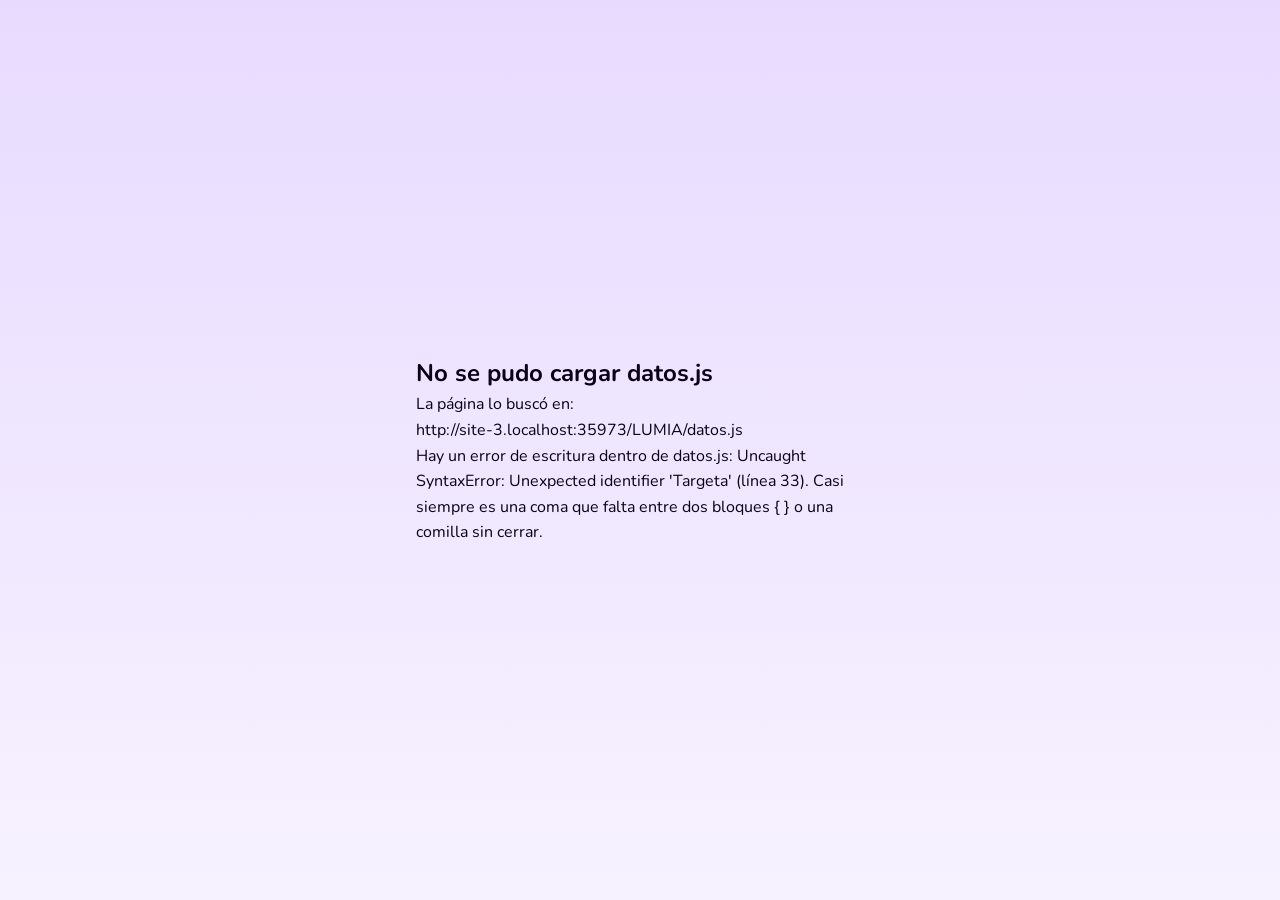
==== LUMIA/index.html @ 6c24d460 "Add files via upload" ====
<!DOCTYPE html>
<html lang="es">
<head>
    <meta charset="UTF-8">
    <meta name="viewport" content="width=device-width, initial-scale=1.0">

    <!-- Estos textos se ven al compartir el enlace en WhatsApp/redes. Cámbialos por cliente. -->
    <title>Alfonso Lima - LUMIA Studio</title>
    <meta name="description" content="Creación de páginas web y tarjetas digitales, precios y contacto directo por WhatsApp.">
    <meta property="og:title" content="Alfonso Lima - LUMIA Studio">
    <meta property="og:description" content="Creación de páginas web y tarjetas digitales, precios y contacto directo por WhatsApp.">

    <link href="https://fonts.googleapis.com/css2?family=Cormorant+Garamond:wght@500;600;700&family=Nunito:wght@400;600;700;800&display=swap" rel="stylesheet">
    <link rel="stylesheet" href="https://cdnjs.cloudflare.com/ajax/libs/font-awesome/6.4.0/css/all.min.css">
    <link rel="stylesheet" href="../assets/style.css">
    <link rel="stylesheet" href="../assets/avanzado.css">

    <script>
        // Si abren /nombre sin la barra final, redirige a /nombre/ para que datos.js y estilos se encuentren
        if (!/\/$/.test(location.pathname) && !/\.html?$/.test(location.pathname)) {
            location.replace(location.pathname + '/' + location.search + location.hash);
        }
    </script>
</head>
<body>
    <div class="card-container" id="tarjeta"></div>

    <script>
        // Si datos.js tiene un error de escritura, la página muestra dónde está
        window.addEventListener('error', function (e) {
            if (/datos\.js/.test(e.filename || '')) window.__errDatos = e.message + ' (línea ' + e.lineno + ')';
        });
    </script>
    <script src="datos.js"></script>
    <script src="../assets/card.js"></script>
</body>
</html>
---- assets/style.css ----
/* ==========================================================
   ESTILOS COMPARTIDOS DE TODAS LAS TARJETAS
   Un cambio aquí se aplica a todos los clientes.
   Los colores se cambian desde datos.js (campo "tema"),
   no hace falta tocar este archivo para personalizar.
   ========================================================== */

 :root {
  /* ===== UN SOLO COLOR: tema.principal en datos.js =====
     Todo lo demás (textos suaves, fondos, bordes, efecto al pasar el cursor,
     banner, botón oscuro) se calcula a partir de él. Los valores de abajo son
     el respaldo para navegadores muy antiguos. */
  --primary: #9333ea;
  --text-main: #1e1b4b;
  --text-muted: #5b21b6;
  --surface: #faf5ff;
  --surface-hover: #f3e8ff;
  --tag-bg: #ede9fe;
  --border-color: #ddd6fe;
  --bg-gradient: linear-gradient(135deg, #f3e8ff 0%, #e0e7ff 100%);
  --banner-gradient: linear-gradient(135deg, #9333ea 0%, #c084fc 100%);
  --dark-btn: #1e1b4b;
  --dark-btn-hover: #312e81;
  --card-bg: rgba(255, 255, 255, 0.97);
  --whatsapp: #25d366;
  --whatsapp-hover: #22c55e;
}

@supports (color: color-mix(in oklab, red, blue)) {
  :root {
    --text-main: color-mix(in oklab, var(--primary) 22%, #000);
    --text-muted: color-mix(in oklab, var(--primary) 62%, #000);
    --surface: color-mix(in oklab, var(--primary) 6%, #fff);
    --surface-hover: color-mix(in oklab, var(--primary) 16%, #fff);
    --tag-bg: color-mix(in oklab, var(--primary) 14%, #fff);
    --border-color: color-mix(in oklab, var(--primary) 26%, #fff);
    --bg-gradient: linear-gradient(135deg, color-mix(in oklab, var(--primary) 14%, #fff) 0%, color-mix(in oklab, var(--primary) 6%, #fff) 100%);
    --banner-gradient: linear-gradient(135deg, var(--primary) 0%, color-mix(in oklab, var(--primary) 60%, #fff) 100%);
    --dark-btn: color-mix(in oklab, var(--primary) 30%, #000);
    --dark-btn-hover: color-mix(in oklab, var(--primary) 45%, #000);
  
}
}

* {
  box-sizing: border-box;
  margin: 0;
  padding: 0;
  font-family: 'Plus Jakarta Sans', sans-serif;
}

body {
  background: var(--bg-gradient);
  color: var(--text-main);
  display: flex;
  justify-content: center;
  align-items: center;
  min-height: 100vh;
  padding: 1.5rem 1rem;
}

/* ---------- Tarjeta ---------- */
.card-container {
  width: 100%;
  max-width: 440px;
  background: var(--card-bg);
  backdrop-filter: blur(10px);
  border-radius: 24px;
  box-shadow: 0 20px 40px -15px rgba(0, 0, 0, 0.2);
  overflow: hidden;
  position: relative;
  border: 1px solid var(--border-color);
}

.card-banner {
  height: 110px;
  background: var(--banner-gradient);
}

/* Todas las secciones comparten el mismo margen lateral */
.card-container section,
.card-container .action-grid {
  padding: 0 1.75rem;
  margin-bottom: 1.25rem;
}

/* ---------- Perfil ---------- */
.profile {
  text-align: center;
  margin-top: -45px;
  position: relative;
  z-index: 2;
  padding: 0 1.75rem;
  margin-bottom: 1.25rem;
}

.avatar-wrapper {
  position: relative;
  display: inline-block;
}

.profile-pic {
  width: 140px;
  height: 140px;
  border-radius: 50%;
  object-fit: cover;
  border: 4px solid #fff;
  box-shadow: 0 8px 16px rgba(0, 0, 0, 0.15);
  background-color: #fff;
  transition: all 0.3s ease-in-out;
}

.profile-pic:hover {
  transform: translateY(-5px);
  border-color: var(--primary);
}

.status-badge {
  position: absolute;
  bottom: 5px;
  right: 5px;
  width: 20px;
  height: 20px;
  background-color: #22c55e;
  border: 3px solid #fff;
  border-radius: 50%;
}

.profile h1 {
  font-size: 1.5rem;
  font-weight: 700;
  margin-top: 1.1rem;
}

.profile .title {
  font-size: 0.95rem;
  font-weight: 600;
  color: var(--primary);
  margin-top: 0.2rem;
}

.profile .tagline {
  font-size: 0.85rem;
  color: var(--text-muted);
  margin-top: 0.1rem;
}

/* ---------- Botones (clase base compartida) ---------- */
.btn {
  display: flex;
  align-items: center;
  justify-content: center;
  gap: 0.5rem;
  padding: 0.75rem 1rem;
  border-radius: 12px;
  font-weight: 600;
  font-size: 0.85rem;
  text-decoration: none;
  border: 1px solid transparent;
  transition: all 0.25s ease;
}

.btn:hover {
  transform: translateY(-2px);
}

.btn-whatsapp {
  background: var(--whatsapp);
  color: #fff;
}
.btn-whatsapp:hover {
  background: var(--whatsapp-hover);
}

.btn-call {
  background: var(--surface);
  color: var(--text-main);
  border-color: var(--border-color);
}
.btn-call:hover {
  border-color: var(--primary);
}

.btn-save {
  width: 100%;
  background: var(--dark-btn);
  color: #fff;
}
.btn-save:hover {
  background: var(--dark-btn-hover);
}

.action-grid {
  display: grid;
  grid-template-columns: 1fr 1fr;
  gap: 0.75rem;
}

/* Si solo hay un botón de acción, ocupa todo el ancho */
.action-grid.single {
  grid-template-columns: 1fr;
}

/* ---------- Servicios ---------- */
.services h2 {
  font-size: 0.95rem;
  font-weight: 700;
  margin-bottom: 0.75rem;
  display: flex;
  align-items: center;
  justify-content: center;
  gap: 0.5rem;
}

.services h2 i {
  color: var(--primary);
}

.service-item {
  display: flex;
  justify-content: space-between;
  align-items: center;
  gap: 0.75rem;
  background: var(--surface);
  border: 1px solid var(--border-color);
  border-radius: 10px;
  padding: 0.7rem 0.9rem;
  margin-bottom: 0.5rem;
  transition: all 0.2s ease;
}

.service-item:hover {
  border-color: var(--primary);
  background: var(--surface-hover);
}

.service-info {
  display: flex;
  flex-direction: column;
  text-align: left;
}

.service-name {
  font-size: 0.85rem;
  font-weight: 600;
}

.service-desc {
  font-size: 0.75rem;
  color: var(--text-muted);
}

.service-price {
  font-size: 0.85rem;
  font-weight: 700;
  color: var(--primary);
  background: var(--tag-bg);
  padding: 0.2rem 0.5rem;
  border-radius: 6px;
  white-space: nowrap;
  border: 1px solid var(--border-color);
}

/* ---------- Enlaces ---------- */
.links {
  display: flex;
  flex-direction: column;
  gap: 0.65rem;
}

.link-card {
  display: flex;
  align-items: center;
  justify-content: center;
  position: relative;
  padding: 0.8rem 1rem;
  background: var(--surface);
  border: 1px solid var(--border-color);
  border-radius: 12px;
  text-decoration: none;
  color: var(--text-main);
  font-weight: 500;
  font-size: 0.9rem;
  transition: all 0.25s ease;
}

.link-card i {
  font-size: 1.15rem;
  position: absolute;
  left: 1rem;
}

.link-card:hover {
  border-color: var(--primary);
  transform: translateX(4px);
}

/* ---------- Horario ---------- */
.info-box {
  background: var(--surface);
  border: 1px solid var(--border-color);
  border-radius: 12px;
  padding: 0.85rem 1rem;
  font-size: 0.8rem;
  color: var(--text-muted);
  text-align: center;
}

.info-box h3 {
  color: var(--text-main);
  font-weight: 600;
  margin-bottom: 0.25rem;
  display: flex;
  align-items: center;
  justify-content: center;
  gap: 0.4rem;
}

/* ---------- Mapa ---------- */
.map-container {
  border-radius: 12px;
  overflow: hidden;
  border: 1px solid var(--border-color);
}

.map-container iframe {
  width: 100%;
  height: 140px;
  border: 0;
  display: block;
}

/* ---------- Pie ---------- */
.card-footer {
  text-align: center;
  padding: 0.25rem 0 1rem;
  font-size: 0.75rem;
  color: var(--text-muted);
}

/* ---------- Campos opcionales (credenciales, marca, íconos de servicio, nota) ---------- */
.profile .credentials { font-size: 0.8rem; color: var(--text-muted); margin-top: 0.5rem; line-height: 1.6; }
.profile .brand h2 { font-size: 1.2rem; font-weight: 700; margin-top: 1rem; }
.profile .brand p { font-size: 0.85rem; color: var(--text-muted); margin-top: 0.15rem; }
.profile .about { font-size: 0.85rem; margin-top: 0.8rem; line-height: 1.5; }
.service-icon { width: 40px; height: 40px; flex-shrink: 0; border-radius: 50%; background: var(--tag-bg); color: var(--primary); display: flex; align-items: center; justify-content: center; }
.service-tag, .service-extra { font-size: 0.75rem; color: var(--primary); font-weight: 600; }
.service-note { font-size: 0.78rem; color: var(--text-muted); margin-top: 0.75rem; }
.service-note i { color: var(--primary); margin-right: 0.25rem; }
.btn-text { display: flex; flex-direction: column; text-align: left; line-height: 1.25; }
.btn-text small { font-size: 0.8rem; font-weight: 700; }

/* ---------- Cinta en la esquina de un servicio (campo "cinta") ---------- */
.service-item { position: relative; overflow: hidden; }
.service-ribbon {
  position: absolute; top: 26px; right: -36px;
  width: 150px; padding: 0.2rem 0;
  text-align: center; transform: rotate(45deg);
  background: linear-gradient(135deg, var(--primary), color-mix(in oklab, var(--primary) 70%, #000));
  color: #fff; font-size: 0.56rem; font-weight: 800;
  letter-spacing: 0.06em; text-transform: uppercase; white-space: nowrap;
  box-shadow: 0 2px 6px rgba(60, 30, 110, 0.3);
}
.service-item.con-cinta .service-info { padding-right: 2.6rem; }
---- assets/avanzado.css ----
/* ==========================================================
   DISEÑO AVANZADO (se carga DESPUÉS de style.css)
   Todos los tonos se calculan a partir de un solo color:
   en datos.js -> tema: { principal: "#xxxxxx" }
   Opcionales: texto y textoSuave (para el texto oscuro).
   ========================================================== */

* { font-family: 'Nunito', sans-serif; }
.profile h1, .brand h2, .brand p, .services h2, .service-name, .card-footer {
  font-family: 'Cormorant Garamond', serif;
}

body {
  background: linear-gradient(180deg,
    color-mix(in oklab, var(--primary) 20%, #fff) 0%,
    color-mix(in oklab, var(--primary) 7%, #fff) 100%);
}

.card-container {
  /* Tonos derivados del color principal */
  --tint-1: color-mix(in oklab, var(--primary) 6%, #fff);
  --tint-2: color-mix(in oklab, var(--primary) 16%, #fff);
  --tint-3: color-mix(in oklab, var(--primary) 28%, #fff);
  --tint-4: color-mix(in oklab, var(--primary) 50%, #fff);
  --deep:   color-mix(in oklab, var(--primary) 75%, #000);
  --deco:   color-mix(in oklab, var(--primary) 70%, #fff);
	--surface: color-mix(in oklab, var(--primary) 3%, #fff);
  --surface-hover: var(--tint-2);
  --tag-bg: var(--tint-2);
  --border-color: var(--tint-3);

  max-width: 460px;
  display: flex;
  flex-direction: column;
  background: linear-gradient(180deg, color-mix(in oklab, var(--primary) 50%, #fff) 0%, color-mix(in oklab, var(--primary) 25%, #fff) 300px, color-mix(in oklab, var(--primary) 0%, #fff) 100%);
  border: 1px solid var(--tint-3);
  box-shadow: 0 25px 55px -25px color-mix(in oklab, var(--primary) 55%, transparent);
}

/* Orden: servicios -> horario/mapa -> WhatsApp -> enlaces -> guardar contacto */
.horario, .mapa { order: 4; }
.action-grid    { order: 5; }
.links          { order: 6; }
.redes          { order: 7; }
.save           { order: 8; }
.card-footer    { order: 9; }

/* ---------- Banner transparente con luna y destellos ---------- */
.card-banner { background: transparent; height: 95px; position: relative; }
.card-banner::before {
  content: '\f186';
  font-family: 'Font Awesome 6 Free'; font-weight: 900;
  position: absolute; left: 30px; top: 50px;
  font-size: 2.6rem; color: var(--deco);
}

.card-banner::after {
  content: '☀   ✦';
  position: absolute; right: 30px; top: 24px;
  color: var(--deco); font-size: 1.1rem; letter-spacing: 0.4rem;
}

/* ---------- Perfil ---------- */
.profile { margin-top: -45px; }
.profile-pic {
  width: 170px; height: 170px;
  border: 5px solid #fff;
  box-shadow: 0 0 0 9px var(--tint-2), 0 14px 30px color-mix(in oklab, var(--primary) 30%, transparent);
}
.profile-pic:hover { border-color: var(--primary); }

/* Hojas decorativas a los lados de la foto */
.avatar-wrapper::before, .avatar-wrapper::after {
  content: '\f06c';
  font-family: 'Font Awesome 6 Free'; font-weight: 900;
  position: absolute; top: 70px;
  font-size: 2rem; color: var(--deco);
}
.avatar-wrapper::before { left: -68px;  transform: rotate(-40deg); }
.avatar-wrapper::after  { right: -68px; transform: scaleX(-1) rotate(-40deg); }

.profile h1 {
  font-size: 2.2rem; font-weight: 700; line-height: 1.05;
  margin-top: 1.4rem; letter-spacing: -0.01em;
}
.profile .title   { font-size: 1rem; }
.profile .tagline { font-size: 0.9rem; }
.profile .credentials {
  font-size: 0.78rem; letter-spacing: 0.17em; color: var(--text-muted);
  margin-top: 0.7rem; line-height: 1.75;
}

/* Bloque de marca (espacio reducido respecto a las credenciales) */
.profile .brand { margin-top: 0.8rem; }
.profile .brand::before {
  content: '✦'; display: block; color: #c9a96e; font-size: 0.9rem; margin-bottom: 0.25rem;
}
.profile .brand h2 { font-size: 2.3rem; font-weight: 600; line-height: 1; margin-top: 0; }
.profile .brand p  { font-size: 1.1rem; color: var(--text-main); margin-top: 0.4rem; }
.profile .about    { font-size: 0.92rem; color: var(--text-main); margin-top: 1.2rem; line-height: 1.55; }

/* ---------- Servicios ---------- */
.services h2 {
  font-size: 1.05rem; font-weight: 700;
  letter-spacing: 0.3em; text-transform: uppercase;
  margin-bottom: 1rem; gap: 0.75rem;
}
.services h2::before, .services h2::after {
  content: ''; flex: 1; height: 1px; background: var(--tint-3);
}

.service-item {
  display: grid;
  grid-template-columns: 56px 1fr;
  align-items: start;
  column-gap: 1rem;
  row-gap: 0.7rem;
  padding: 1rem;
  border-radius: 18px;
  background: var(--surface);
  border: 1px solid var(--border-color);
  margin-bottom: 0.8rem;
  transition: background 0.25s ease, border-color 0.25s ease, box-shadow 0.25s ease;
}
.service-item:hover {
  background: var(--tint-3);
  border-color: var(--tint-4);
  box-shadow: 0 8px 20px -12px color-mix(in oklab, var(--primary) 55%, transparent);
}

.service-icon {
  width: 56px; height: 56px;
  background: var(--tint-2); color: var(--deep); font-size: 1.35rem;
}
.service-info { min-width: 0; }
.service-name { font-size: 1.4rem; font-weight: 700; line-height: 1.1; }
.service-tag  { font-size: 0.88rem; font-weight: 600; color: var(--primary); }
.service-desc { font-size: 0.8rem; color: var(--text-muted); line-height: 1.4; margin-top: 0.1rem; }
.service-extra { font-size: 0.8rem; color: var(--primary); font-weight: 600; line-height: 1.4; margin-top: 0.3rem; }

.service-price {
  grid-column: 2; justify-self: start;
  font-size: 0.92rem; font-weight: 800; color: var(--text-main);
  background: var(--tag-bg); border: 1px solid var(--border-color);
  border-radius: 999px; padding: 0.55rem 0.95rem;
}

/* destacado: true -> título en mayúsculas */
.service-item.featured .service-name {
  text-transform: uppercase; letter-spacing: 0.08em; font-size: 1.2rem;
}

.service-note {
  display: flex; align-items: center; justify-content: center; gap: 0.5rem;
  font-size: 0.82rem; color: var(--text-main); margin-top: 1.1rem;
}

/* ---------- Botones: Agenda (principal) y WhatsApp (secundario) ---------- */
.action-grid, .action-grid.single { grid-template-columns: 1fr; gap: 0.8rem; }
.action-grid .btn { border-radius: 22px; padding: 1rem 1.2rem; font-weight: 700; }
.action-grid .btn:hover { transform: translateY(-2px); }

/* Agenda: botón principal, color sólido, va primero */
.action-grid .btn-agenda {
  order: -1;
  flex-direction: column;
  gap: 0.3rem;
  background: var(--deep);
  color: #fff;
  border-color: var(--deep);
  padding: 1.25rem 1.2rem;
  box-shadow: 0 12px 24px -14px var(--deep);
}
.action-grid .btn-agenda:hover { filter: brightness(1.15); }
.btn-agenda .agenda-titulo { display: flex; align-items: center; gap: 0.7rem; font-size: 1.15rem; }
.btn-agenda .agenda-titulo i { font-size: 1.4rem; }
.btn-agenda small { font-size: 0.85rem; font-weight: 500; opacity: 0.85; }

/* WhatsApp: botón suave, texto a la izquierda */
.action-grid .btn-whatsapp {
  justify-content: flex-start;
  gap: 0.9rem;
  background: var(--surface);
  color: var(--deep);
  border: 1px solid var(--tint-3);
  font-size: 1.02rem; font-weight: 600;
  text-align: left;
}
.action-grid .btn-whatsapp i { font-size: 1.4rem; color: var(--primary); flex-shrink: 0; }
.action-grid .btn-text { align-items: flex-start; text-align: left; }
.action-grid .btn-text strong { font-weight: 600; }

/* ---------- Redes sociales: título + solo íconos ---------- */
.redes { text-align: center; margin-bottom: 0.8rem; }
.redes h3 {
  font-size: 0.8rem; font-weight: 600;
  letter-spacing: 0.08em; text-transform: uppercase;
  color: var(--text-muted);
  margin-bottom: 0.9rem;
}
.redes-iconos { display: flex; justify-content: center; gap: 1.6rem; }
.social-icon {
  font-size: 1.9rem; color: var(--primary); text-decoration: none;
  transition: transform 0.25s ease, opacity 0.25s ease;
}
.social-icon:hover { transform: translateY(-3px); opacity: 0.8; }



.link-card {
  background: var(--surface); border-radius: 999px; font-weight: 700;
  padding: 0.95rem 1rem;
}
.link-card i { font-size: 1.6rem; left: 1.3rem; }

.btn-save {
  background: none; border: none; box-shadow: none;
  color: var(--text-muted);
  font-size: 0.85rem; font-weight: 500;
  padding: 0.3rem;
}
.btn-save i { display: none; }
.btn-save:hover { background: none; transform: none; text-decoration: underline; }


.info-box { border-radius: 16px; }
.map-container { border-radius: 16px; }

/* ---------- Pie ---------- */
.card-footer {
  font-size: 1.15rem; font-style: italic; color: var(--text-muted); padding: 0.5rem 0 1.4rem;
}

/* En pantallas muy angostas (menos de 340 px) las hojas se achican y se acercan a la foto */
@media (max-width: 340px) {
  .avatar-wrapper::before, .avatar-wrapper::after { font-size: 2.2rem; top: 80px; }
  .avatar-wrapper::before { left: -46px; }
  .avatar-wrapper::after  { right: -46px; }
}
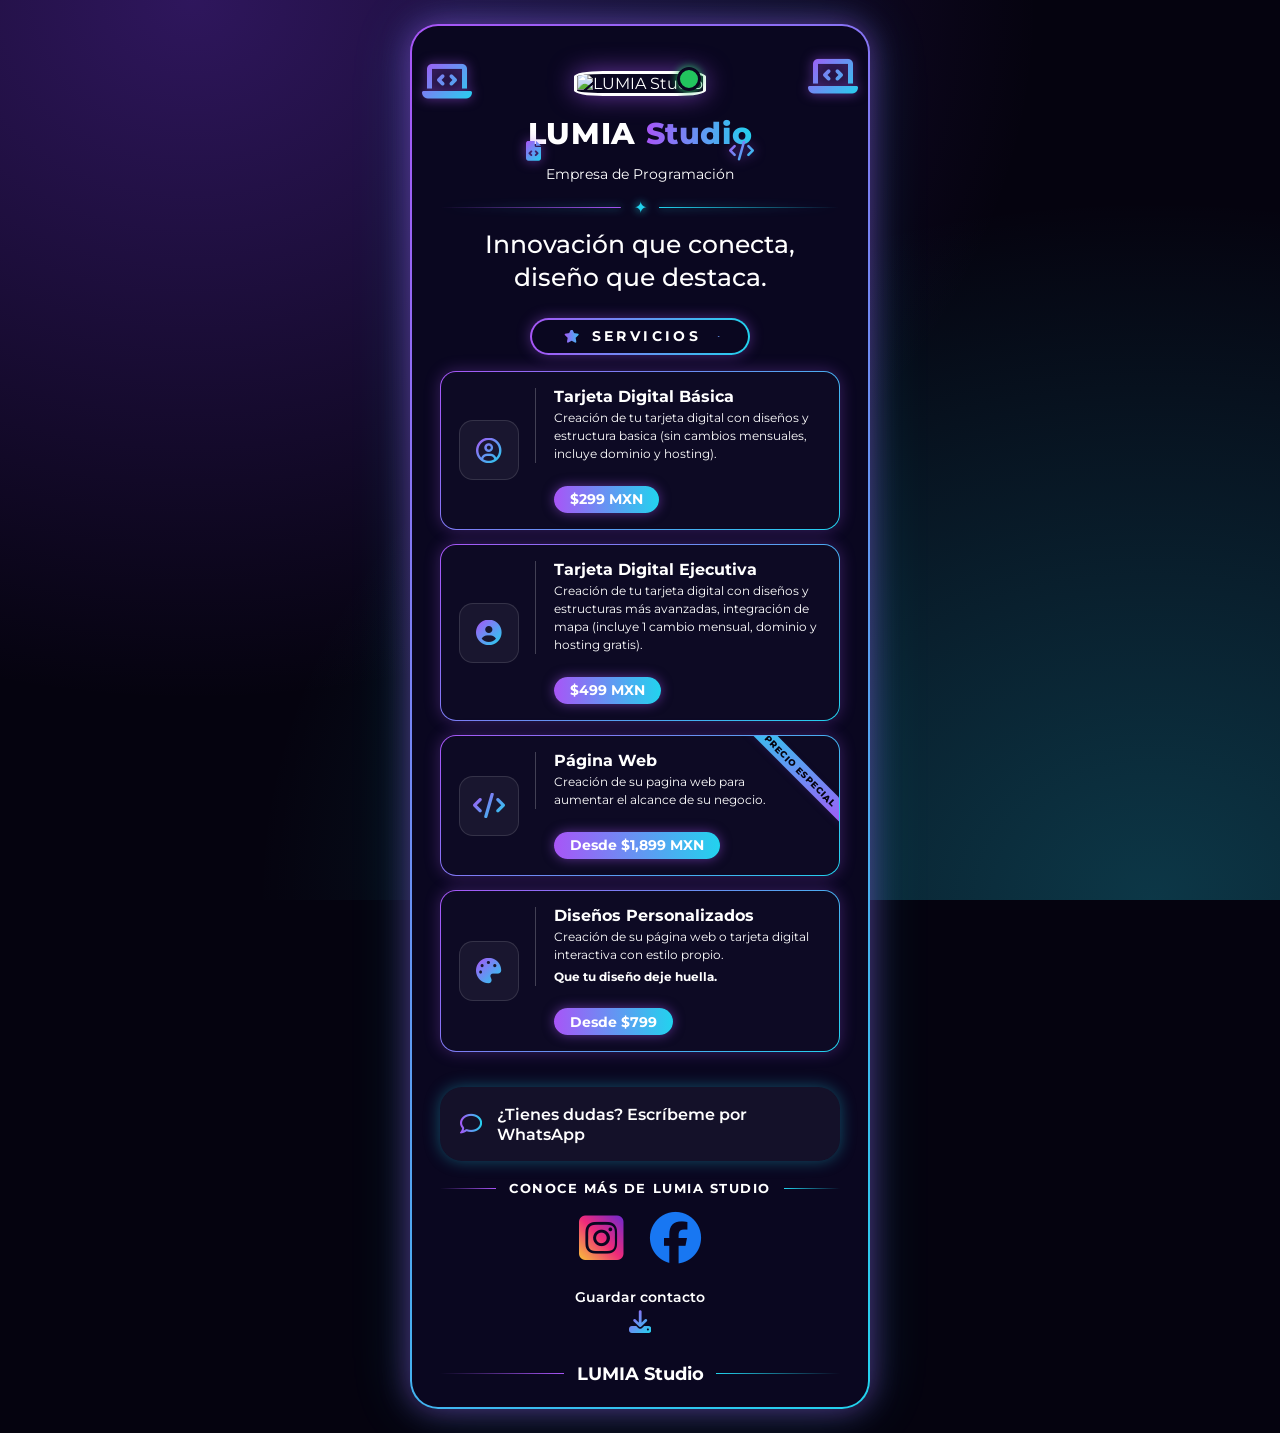
==== commit 4a7a53cc: "Add files via upload" ====
--- a/LUMIA/index.html
+++ b/LUMIA/index.html
@@ -10,10 +10,11 @@
     <meta property="og:title" content="Alfonso Lima - LUMIA Studio">
     <meta property="og:description" content="Creación de páginas web y tarjetas digitales, precios y contacto directo por WhatsApp.">
 
-    <link href="https://fonts.googleapis.com/css2?family=Cormorant+Garamond:wght@500;600;700&family=Nunito:wght@400;600;700;800&display=swap" rel="stylesheet">
+    <link href="https://fonts.googleapis.com/css2?family=Montserrat:wght@400;500;600;700;800&display=swap" rel="stylesheet">
     <link rel="stylesheet" href="https://cdnjs.cloudflare.com/ajax/libs/font-awesome/6.4.0/css/all.min.css">
     <link rel="stylesheet" href="../assets/style.css">
     <link rel="stylesheet" href="../assets/avanzado.css">
+    <link rel="stylesheet" href="../assets/neon.css">
 
     <script>
         // Si abren /nombre sin la barra final, redirige a /nombre/ para que datos.js y estilos se encuentren
--- a/assets/style.css
+++ b/assets/style.css
@@ -100,12 +100,12 @@
 }
 
 .profile-pic {
-  width: 140px;
-  height: 140px;
+  width: var(--foto-size, 140px);
+  height: var(--foto-size, 140px);
   border-radius: 50%;
   object-fit: cover;
-  border: 4px solid #fff;
-  box-shadow: 0 8px 16px rgba(0, 0, 0, 0.15);
+  border: var(--foto-border, 4px) solid #fff;
+  box-shadow: var(--foto-shadow, 0 8px 16px rgba(0, 0, 0, 0.15));
   background-color: #fff;
   transition: all 0.3s ease-in-out;
 }
@@ -113,6 +113,21 @@
 .profile-pic:hover {
   transform: translateY(-5px);
   border-color: var(--primary);
+}
+
+/* Formas configurables desde datos.js */
+.profile-pic.foto-forma-circular { border-radius: 50%; }
+.profile-pic.foto-forma-cuadrada { border-radius: 0; }
+.profile-pic.foto-forma-redondeada { border-radius: 22%; }
+.profile-pic.foto-forma-ovalada { border-radius: 50% / 35%; }
+.profile-pic.foto-forma-hexagonal {
+  border-radius: 0;
+  clip-path: polygon(25% 6%, 75% 6%, 100% 50%, 75% 94%, 25% 94%, 0 50%);
+}
+.profile-pic.foto-forma-arco { border-radius: 50% 50% 8px 8px; }
+.profile-pic.foto-forma-diamante {
+  border-radius: 0;
+  clip-path: polygon(50% 0, 100% 50%, 50% 100%, 0 50%);
 }
 
 .status-badge {
--- a/assets/avanzado.css
+++ b/assets/avanzado.css
@@ -45,39 +45,157 @@
 .save           { order: 8; }
 .card-footer    { order: 9; }
 
-/* ---------- Banner transparente con luna y destellos ---------- */
-.card-banner { background: transparent; height: 95px; position: relative; }
-.card-banner::before {
-  content: '\f186';
-  font-family: 'Font Awesome 6 Free'; font-weight: 900;
-  position: absolute; left: 30px; top: 50px;
-  font-size: 2.6rem; color: var(--deco);
-}
-
-.card-banner::after {
-  content: '☀   ✦';
-  position: absolute; right: 30px; top: 24px;
-  color: var(--deco); font-size: 1.1rem; letter-spacing: 0.4rem;
-}
+/* ===================================
+   SISTEMA DE DECORACIONES
+=================================== */
+
+.card-banner {
+  background: transparent;
+  height: 95px;
+  position: relative;
+  overflow: visible;
+}
+
+/* Elementos generales */
+
+.decoracion-item {
+  position: absolute;
+  display: block;
+  pointer-events: none;
+  z-index: var(--deco-layer, 3);
+  line-height: 1;
+  white-space: pre;
+  font-size: var(--deco-size, 2rem);
+  opacity: var(--deco-opacity, 1);
+  color: var(--deco-color, var(--deco));
+  transform: translate(var(--deco-x, 0px), var(--deco-y, 0px))
+             rotate(var(--deco-rotate, 0deg));
+}
+
+/* ---------- Banner ---------- */
+
+.card-banner .banner-izquierda {
+  left: 30px;
+  top: 35px;
+}
+
+.card-banner .banner-derecha {
+  right: 30px;
+  top: 25px;
+}
+
+/* ---------- Fotografía ---------- */
+
+.avatar-wrapper {
+  position: relative;
+  overflow: visible;
+}
+
+.avatar-wrapper .foto-izquierda {
+  left: -68px;
+  top: 70px;
+}
+
+.avatar-wrapper .foto-derecha {
+  right: -68px;
+  top: 70px;
+}
+
+/* ---------- Emojis e iconos ---------- */
+
+.decoracion-item:not(img) {
+  color: var(--deco-color, var(--deco));
+}
+
+/* ---------- Imágenes PNG, SVG, JPG ---------- */
+
+.decoracion-item[src] {
+  width: var(--deco-size, 45px);
+  height: var(--deco-size, 45px);
+  object-fit: contain;
+}
+
+/* Imágenes PNG y SVG recoloreadas */
+.decoracion-coloreada {
+  width: var(--deco-size, 45px);
+  height: var(--deco-size, 45px);
+  background-color: var(--deco-color);
+
+  -webkit-mask-image: var(--deco-mask);
+  mask-image: var(--deco-mask);
+
+  -webkit-mask-size: contain;
+  mask-size: contain;
+
+  -webkit-mask-repeat: no-repeat;
+  mask-repeat: no-repeat;
+
+  -webkit-mask-position: center;
+  mask-position: center;
+}
+
+/* ---------- Móvil ---------- */
+
+@media (max-width: 340px) {
+
+  .avatar-wrapper .foto-izquierda {
+    left: -46px;
+    top: 80px;
+  }
+
+  .avatar-wrapper .foto-derecha {
+    right: -46px;
+    top: 80px;
+  }
+
+  .decoracion-item:not(img) {
+    font-size: var(--deco-size, 1.7rem);
+  }
+
+  .decoracion-item[src] {
+    width: var(--deco-size, 35px);
+    height: var(--deco-size, 35px);
+  }
+}
+
 
 /* ---------- Perfil ---------- */
 .profile { margin-top: -45px; }
 .profile-pic {
-  width: 170px; height: 170px;
-  border: 5px solid #fff;
-  box-shadow: 0 0 0 9px var(--tint-2), 0 14px 30px color-mix(in oklab, var(--primary) 30%, transparent);
+  width: var(--foto-size, 170px);
+  height: var(--foto-size, 170px);
+  border: var(--foto-border, 5px) solid #fff;
+  box-shadow: var(--foto-shadow, 0 0 0 9px var(--tint-2), 0 14px 30px color-mix(in oklab, var(--primary) 30%, transparent));
+  object-fit: cover;
+  transition: all 0.3s ease;
+}
+.profile-pic.foto-forma-circular { border-radius: 50%; }
+.profile-pic.foto-forma-cuadrada { border-radius: 0; }
+.profile-pic.foto-forma-redondeada { border-radius: 22%; }
+.profile-pic.foto-forma-ovalada { border-radius: 50% / 35%; }
+.profile-pic.foto-forma-hexagonal {
+  border-radius: 0;
+  clip-path: polygon(25% 6%, 75% 6%, 100% 50%, 75% 94%, 25% 94%, 0 50%);
+}
+.profile-pic.foto-forma-arco {
+  border-radius: 50% 50% 8px 8px;
+}
+.profile-pic.foto-forma-diamante {
+  border-radius: 0;
+  clip-path: polygon(50% 0, 100% 50%, 50% 100%, 0 50%);
 }
 .profile-pic:hover { border-color: var(--primary); }
 
-/* Hojas decorativas a los lados de la foto */
-.avatar-wrapper::before, .avatar-wrapper::after {
-  content: '\f06c';
-  font-family: 'Font Awesome 6 Free'; font-weight: 900;
-  position: absolute; top: 70px;
-  font-size: 2rem; color: var(--deco);
-}
-.avatar-wrapper::before { left: -68px;  transform: rotate(-40deg); }
-.avatar-wrapper::after  { right: -68px; transform: scaleX(-1) rotate(-40deg); }
+
+.avatar-wrapper .deco-hoja.izquierda {
+  left: -68px;
+  transform: rotate(-40deg);
+}
+
+.avatar-wrapper .deco-hoja.derecha {
+  right: -68px;
+  transform: scaleX(-1) rotate(-40deg);
+}
 
 .profile h1 {
   font-size: 2.2rem; font-weight: 700; line-height: 1.05;
@@ -233,8 +351,17 @@
 
 /* En pantallas muy angostas (menos de 340 px) las hojas se achican y se acercan a la foto */
 @media (max-width: 340px) {
-  .avatar-wrapper::before, .avatar-wrapper::after { font-size: 2.2rem; top: 80px; }
-  .avatar-wrapper::before { left: -46px; }
-  .avatar-wrapper::after  { right: -46px; }
-}
-
+  .avatar-wrapper .deco-hoja {
+    font-size: 2.2rem;
+    top: 80px;
+  }
+
+  .avatar-wrapper .deco-hoja.izquierda {
+    left: -46px;
+  }
+
+  .avatar-wrapper .deco-hoja.derecha {
+    right: -46px;
+  }
+}
+
--- a/assets/neon.css
+++ b/assets/neon.css
@@ -0,0 +1,85 @@
+/* ==========================================================
+   TEMA NEÓN (LUMIA Studio). Se carga DESPUÉS de style.css y
+   avanzado.css, solo en las tarjetas que lo incluyen.
+   Colores: tema.acento y tema.acento2 en datos.js
+   ========================================================== */
+:root{--neon-1:#a855f7;--neon-2:#22d3ee;--text-main:#fff;--text-muted:#cbd5e1;
+  --grad:linear-gradient(90deg,var(--neon-1),var(--neon-2));
+  --grad135:linear-gradient(135deg,var(--neon-1),var(--neon-2))}
+*{font-family:'Montserrat',sans-serif}
+body{background:radial-gradient(ellipse at 15% 0%,rgba(124,58,237,.35),transparent 55%),radial-gradient(ellipse at 90% 100%,rgba(34,211,238,.25),transparent 55%),#05030f;background-attachment:fixed;color:#fff}
+body::before,body::after{content:"";position:fixed;width:120vmax;height:120vmax;border-radius:50%;border:2px solid transparent;pointer-events:none;z-index:-1}
+body::before{top:-105vmax;left:-35vmax;border-bottom-color:var(--neon-1);box-shadow:0 24px 60px rgba(168,85,247,.45)}
+body::after{bottom:-105vmax;right:-35vmax;border-top-color:var(--neon-2);box-shadow:0 -24px 60px rgba(34,211,238,.4)}
+
+.card-container{
+  --surface:rgba(255,255,255,.04);--surface-hover:rgba(168,85,247,.14);--border-color:rgba(255,255,255,.18);
+  --tag-bg:rgba(255,255,255,.06);--tint-1:transparent;--tint-2:transparent;--tint-3:transparent;--tint-4:transparent;
+  --deep:#0b0820;--deco:var(--neon-2);
+  background:linear-gradient(#0a0720,#0a0720) padding-box,var(--grad135) border-box;
+  border:2px solid transparent;border-radius:28px;
+  box-shadow:0 0 30px rgba(168,85,247,.45),0 0 60px rgba(34,211,238,.2);color:#fff}
+.card-banner{background:transparent;height:90px}
+.decoracion-item:not(img){background:var(--grad135);-webkit-background-clip:text;background-clip:text;color:transparent!important;filter:drop-shadow(0 0 6px rgba(168,85,247,.6))}
+
+.profile-pic{border:3px solid #fff;background:#0a0720;box-shadow:var(--foto-shadow,0 0 24px rgba(168,85,247,.6))}
+.status-badge{width:24px;height:24px;background:#22c55e;border:3px solid #0a0720;box-shadow:0 0 8px #22c55e}
+.profile h1{color:#fff;font-weight:800;font-size:1.9rem;letter-spacing:.02em}
+.profile h1 .acento{background:var(--grad);-webkit-background-clip:text;background-clip:text;color:transparent}
+.profile .credentials{text-transform:none;font-weight:400;color:#fff;font-size:.9rem;letter-spacing:0}
+.profile .brand{margin-top:.8rem}
+.profile .brand::before{content:"✦";display:block;font-size:1rem;line-height:1;color:var(--neon-2);
+  background:linear-gradient(90deg,transparent,var(--neon-1)) left center/calc(50% - 1.2rem) 1px no-repeat,linear-gradient(90deg,var(--neon-2),transparent) right center/calc(50% - 1.2rem) 1px no-repeat;
+  filter:drop-shadow(0 0 4px var(--neon-2));margin-bottom:.8rem}
+.profile .brand h2{font-family:'Montserrat',sans-serif;font-style:normal;font-weight:500;font-size:1.55rem;line-height:1.3;color:#fff;margin:0}
+
+/* Servicios */
+.services{text-align:center}
+.services h2{display:inline-flex;align-items:center;gap:.6rem;padding:.55rem 1.4rem;margin:.3rem 0 1rem;border:2px solid transparent;border-radius:999px;
+  background:linear-gradient(#0a0720,#0a0720) padding-box,var(--grad) border-box;color:#fff;font-size:.85rem;font-weight:700;letter-spacing:.25em;text-transform:uppercase;box-shadow:0 0 14px rgba(168,85,247,.4)}
+.services h2 i{background:var(--grad);-webkit-background-clip:text;background-clip:text;color:transparent}
+.services h2::after{content:"\f005";font-family:"Font Awesome 6 Free";font-weight:900;background:var(--grad);-webkit-background-clip:text;background-clip:text;color:transparent;letter-spacing:0}
+.service-item{display:grid;grid-template-columns:64px 1fr;column-gap:.9rem;align-items:center;text-align:left;padding:1rem;margin-bottom:.9rem;border:1.5px solid transparent;border-radius:16px;
+  background:linear-gradient(#0d0a24,#0d0a24) padding-box,var(--grad135) border-box;box-shadow:0 0 16px rgba(168,85,247,.3)}
+.service-item:hover{background:linear-gradient(#17103a,#17103a) padding-box,var(--grad135) border-box;transform:none}
+.service-icon{grid-row:1 / span 2;width:60px;height:60px;border-radius:14px;background:rgba(255,255,255,.05);border:1px solid rgba(255,255,255,.12);font-size:1.6rem;align-self:center;justify-self:center}
+.service-icon i{background:var(--grad135);-webkit-background-clip:text;background-clip:text;color:transparent}
+.service-info{border-left:1px solid rgba(255,255,255,.22);padding-left:1.1rem}
+.service-name{color:#fff;font-weight:700;font-size:1rem}
+.service-desc{color:#fff;font-size:.78rem;line-height:1.45;margin-top:.2rem}
+.service-extra,.service-tag{color:#fff;font-weight:700;font-size:.78rem;margin-top:.25rem}
+.service-price{grid-column:2;justify-self:start;margin:.7rem 0 0 calc(1.1rem + 1px);border:0;border-radius:999px;padding:.35rem 1rem;background:var(--grad);color:#fff;font-weight:700;font-size:.85rem;box-shadow:0 0 12px rgba(168,85,247,.5)}
+.service-ribbon{background:linear-gradient(135deg,var(--neon-2),var(--neon-1));color:#05030f;font-weight:800}
+.service-item.con-cinta .service-info{padding-right:2.6rem}
+
+/* Botones */
+.btn-whatsapp,.btn-whatsapp:hover{background:linear-gradient(#0a0720,#0a0720) padding-box,var(--grad) border-box;border:2px solid transparent;border-radius:999px;color:#fff;box-shadow:0 0 16px rgba(34,211,238,.35)}
+.btn-whatsapp i{background:var(--grad);-webkit-background-clip:text;background-clip:text;color:transparent}
+
+/* Redes */
+.redes h3{display:flex;align-items:center;gap:.8rem;justify-content:center;text-align:center;color:#fff;font-size:.8rem;font-weight:700;letter-spacing:.12em;text-transform:uppercase;margin-bottom:1rem}
+.redes h3::before,.redes h3::after{content:"";flex:1;height:1px;min-width:14px}
+.redes h3::before{background:linear-gradient(90deg,transparent,var(--neon-1))}
+.redes h3::after{background:linear-gradient(90deg,var(--neon-2),transparent)}
+.social-icon{background:none!important;border:0!important;box-shadow:none!important;width:auto;height:auto;font-size:3.2rem;line-height:1}
+.social-icon i{font-size:3.2rem}
+
+/* Guardar contacto */
+.btn-save{display:flex;flex-direction:column;gap:.3rem;background:none!important;border:0;color:#fff;font-weight:600;box-shadow:none;width:auto;margin:0 auto}
+.btn-save i{display:none}
+.btn-save::after{content:"\f019";font-family:"Font Awesome 6 Free";font-weight:900;font-size:1.4rem;background:var(--grad135);-webkit-background-clip:text;background-clip:text;color:transparent}
+.save{text-align:center}
+
+/* Pie */
+.card-footer{display:flex;align-items:center;gap:.8rem;font-style:normal;font-family:'Montserrat',sans-serif;font-weight:700;color:#fff;padding:.25rem 1.75rem 1.4rem}
+.card-footer::before,.card-footer::after{content:"";flex:1;height:1px}
+.card-footer::before{background:linear-gradient(90deg,transparent,var(--neon-1))}
+.card-footer::after{background:linear-gradient(90deg,var(--neon-2),transparent)}
+.card-footer{justify-content:center}
+
+/* Refuerzos (ganan a avanzado.css) */
+html{background:#05030f}
+.card-container h1,.card-container h2,.card-container h3,.card-container .service-name,.card-container .card-footer,.card-container .brand h2{font-family:'Montserrat',system-ui,sans-serif!important;font-style:normal}
+.btn-whatsapp,.btn-whatsapp *,.btn-whatsapp small,.btn-whatsapp strong{color:#fff!important}
+.btn-whatsapp i{color:transparent!important}
+.btn-text strong{font-weight:700}
